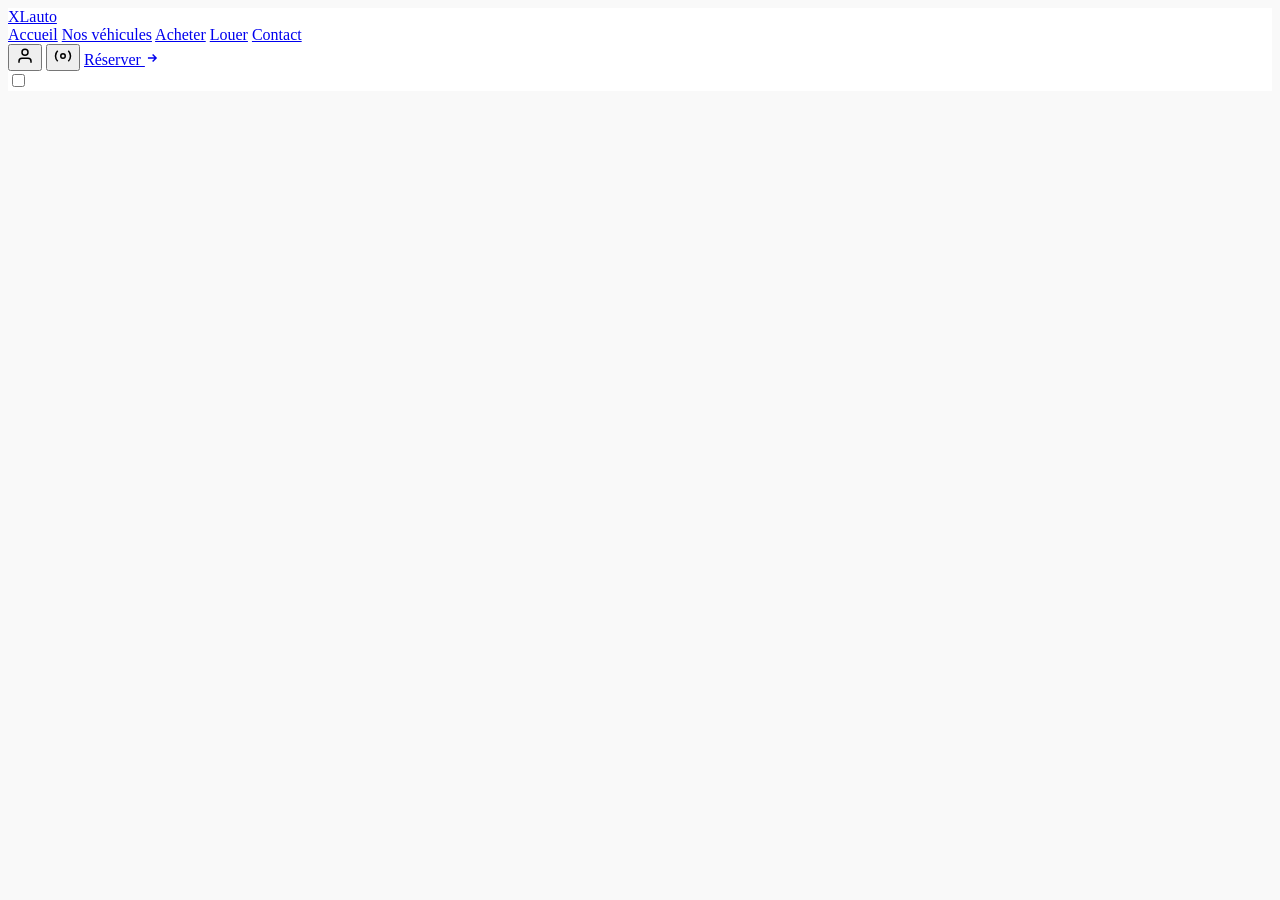
==== connexion/index.html @ 0d15dc41 "Modifier le formulaire" ====
<!DOCTYPE html>
<html lang="fr">
<head>
  <meta charset="UTF-8">
  <meta name="viewport" content="width=device-width, initial-scale=1.0">
  <title>XLauto — Location & Vente de Véhicules</title>
  <link rel="preconnect" href="https://fonts.googleapis.com" />
  <link rel="preconnect" href="https://fonts.gstatic.com" crossorigin />
  <link href="https://fonts.googleapis.com/css2?family=Instrument+Serif:ital@0;1&family=Inter:wght@400;500;600;700;800&display=swap" rel="stylesheet" />
  <link rel="stylesheet" href="style.css" />
</head>
<body style="background-color: #F9F9F9;;">

  <!-- ══ HERO SECTION (fond image) ══ -->
  <section class="hero-section">

    <!-- ══ HEADER ══ -->
    <header class="header" style="background-color: #fff;">
      <a href="#" class="logo">
        <span class="logo-dot"></span> XLauto
      </a>
      <div class="nav-panel">
        <nav class="nav">
          <a href="../index.html" class="active">Accueil</a>
          <a href="#">Nos véhicules</a>
          <a href="#vehicules">Acheter</a>
          <a href="#vehicules">Louer</a>
          <a href="#">Contact</a>
        </nav>
        <div class="header-actions">
          <button class="icon-btn" aria-label="Profil utilisateur">
            <svg width="18" height="18" viewBox="0 0 24 24" fill="none" stroke="currentColor" stroke-width="2">
              <path d="M20 21v-2a4 4 0 0 0-4-4H8a4 4 0 0 0-4 4v2"/>
              <circle cx="12" cy="7" r="4"/>
            </svg>
          </button>
          <button class="icon-btn parametre" aria-label="Paramètres">
            <svg width="18" height="18" viewBox="0 0 24 24" fill="none" stroke="currentColor" stroke-width="2">
              <circle cx="12" cy="12" r="3"/>
              <path d="M19.07 4.93a10 10 0 0 1 0 14.14M4.93 4.93a10 10 0 0 0 0 14.14"/>
            </svg>
          </button>
          <a href="#" class="btn-contact">
            Réserver
            <svg width="14" height="14" viewBox="0 0 24 24" fill="none" stroke="currentColor" stroke-width="2.5"><path d="M5 12h14M13 6l6 6-6 6"/></svg>
          </a>
        </div>
        <!-- Checkbox hack menu mobile — sans JS -->
        <input type="checkbox" id="menu-toggle" class="menu-toggle-input">
        <label for="menu-toggle" class="menu-toggle" aria-label="Ouvrir le menu">
          <span></span><span></span><span></span>
        </label>
      </div>
    </header>

    
</body>
</html>
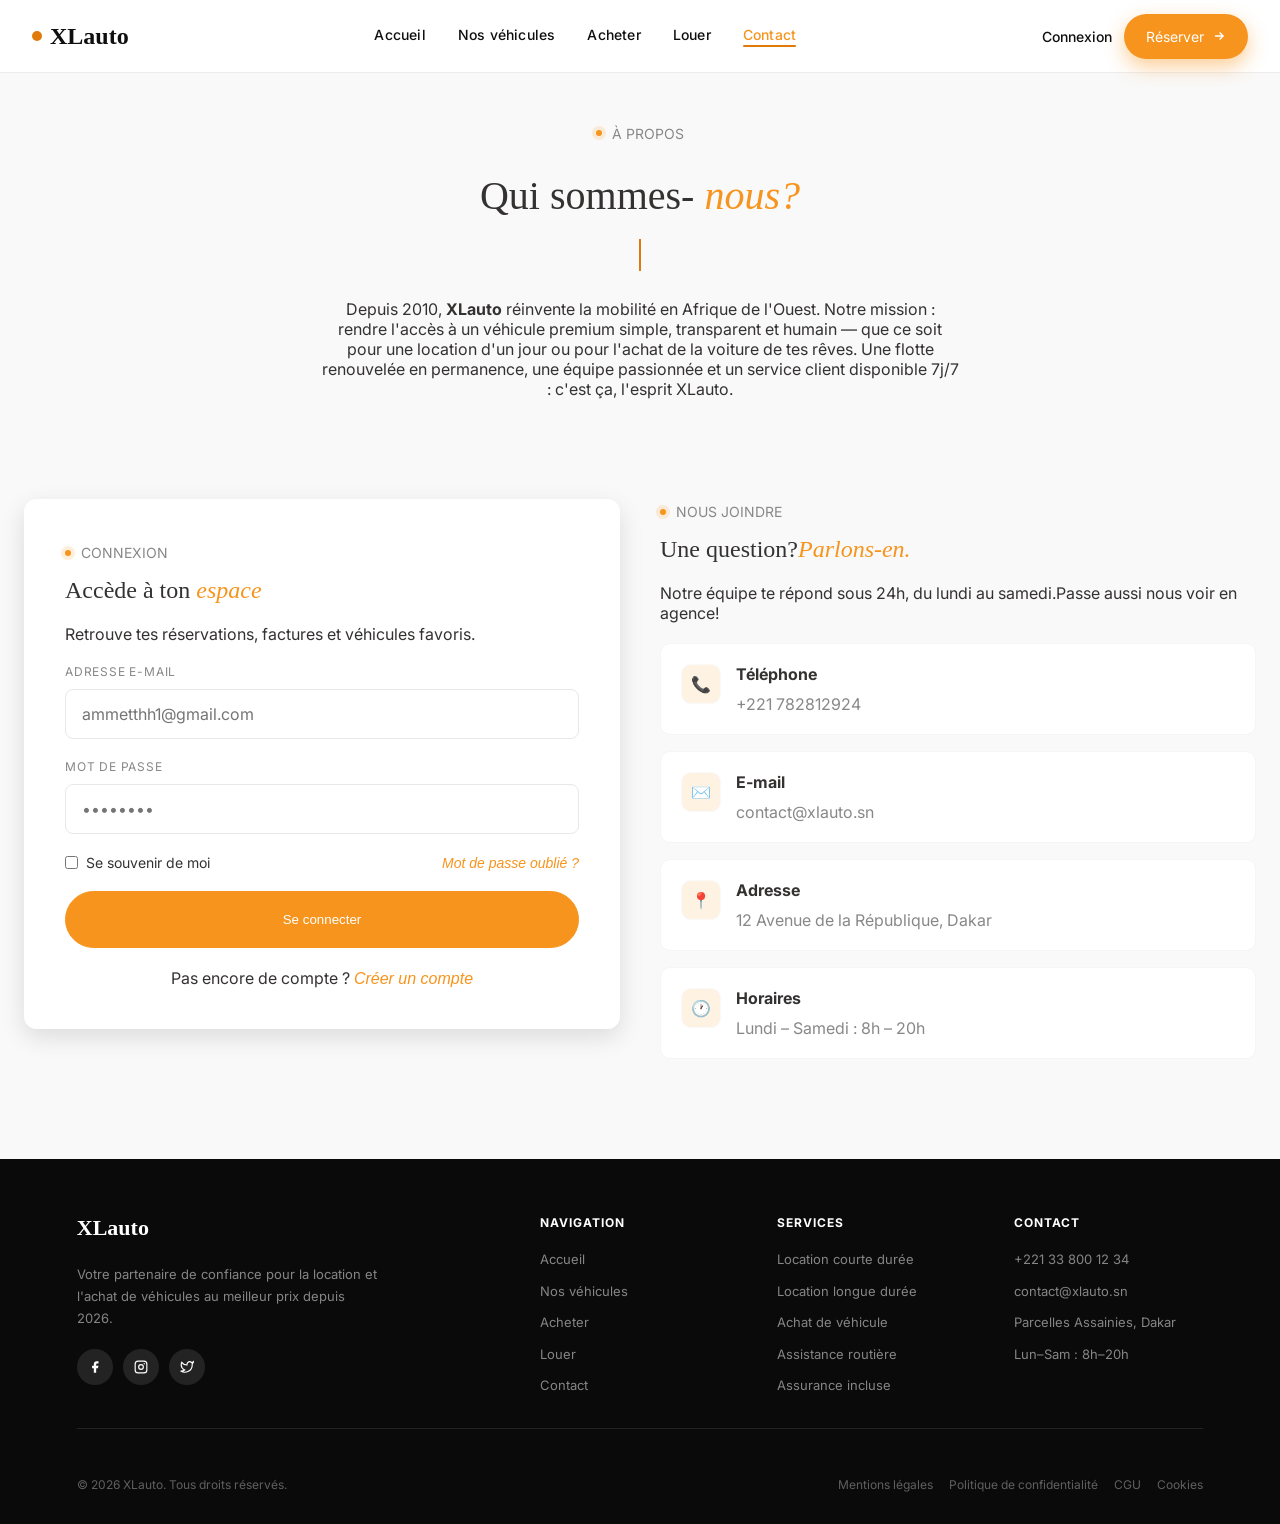
==== commit 2cc14766: "Créez la page connexion et contact" ====
--- a/connexion/index.html
+++ b/connexion/index.html
@@ -9,50 +9,187 @@
   <link href="https://fonts.googleapis.com/css2?family=Instrument+Serif:ital@0;1&family=Inter:wght@400;500;600;700;800&display=swap" rel="stylesheet" />
   <link rel="stylesheet" href="style.css" />
 </head>
-<body style="background-color: #F9F9F9;;">
+<body>
 
   <!-- ══ HERO SECTION (fond image) ══ -->
   <section class="hero-section">
 
     <!-- ══ HEADER ══ -->
-    <header class="header" style="background-color: #fff;">
+    <header class="header" >
       <a href="#" class="logo">
+         <!-- Checkbox hack menu mobile — sans JS -->
+        <input type="checkbox" id="menu-toggle" class="menu-toggle-input">
+        <label for="menu-toggle" class="menu-toggle" aria-label="Ouvrir le menu">
+          <span></span><span></span><span></span>
+        </label>
         <span class="logo-dot"></span> XLauto
       </a>
-      <div class="nav-panel">
         <nav class="nav">
-          <a href="../index.html" class="active">Accueil</a>
+          <a href="../index.html" >Accueil</a>
           <a href="#">Nos véhicules</a>
           <a href="#vehicules">Acheter</a>
           <a href="#vehicules">Louer</a>
-          <a href="#">Contact</a>
+          <a href="#" class="active">Contact</a>
         </nav>
-        <div class="header-actions">
-          <button class="icon-btn" aria-label="Profil utilisateur">
-            <svg width="18" height="18" viewBox="0 0 24 24" fill="none" stroke="currentColor" stroke-width="2">
-              <path d="M20 21v-2a4 4 0 0 0-4-4H8a4 4 0 0 0-4 4v2"/>
-              <circle cx="12" cy="7" r="4"/>
-            </svg>
-          </button>
-          <button class="icon-btn parametre" aria-label="Paramètres">
-            <svg width="18" height="18" viewBox="0 0 24 24" fill="none" stroke="currentColor" stroke-width="2">
-              <circle cx="12" cy="12" r="3"/>
-              <path d="M19.07 4.93a10 10 0 0 1 0 14.14M4.93 4.93a10 10 0 0 0 0 14.14"/>
-            </svg>
-          </button>
+        <div class="header-action">
+          <a href="#infos" class="btn-ghost">Connexion</a>
           <a href="#" class="btn-contact">
             Réserver
             <svg width="14" height="14" viewBox="0 0 24 24" fill="none" stroke="currentColor" stroke-width="2.5"><path d="M5 12h14M13 6l6 6-6 6"/></svg>
           </a>
         </div>
-        <!-- Checkbox hack menu mobile — sans JS -->
-        <input type="checkbox" id="menu-toggle" class="menu-toggle-input">
-        <label for="menu-toggle" class="menu-toggle" aria-label="Ouvrir le menu">
-          <span></span><span></span><span></span>
-        </label>
+       
+    </header>
+    <section class="a-propos">
+      <div class="eyebrow"><span class="eyebrow-dot"></span>à propos</div>
+      <h1 class="tittle">Qui sommes- <span class="tittle-dot">nous?</span></h1>
+      <p class="typewriter-wrapper">
+        <span class="typewriter">Xlauto, la nouvelle référence auto.</span>
+      </p>
+      <p class="sub-tittle">Depuis 2010, <strong>XLauto</strong>  réinvente la mobilité en Afrique de l'Ouest. Notre mission : rendre l'accès à un véhicule premium simple, transparent et humain — que ce soit pour une location d'un jour ou pour l'achat de la voiture de tes rêves. Une flotte renouvelée en permanence, une équipe passionnée et un service client disponible 7j/7 : c'est ça, l'esprit XLauto.</p>
+    </section>
+    <section class="infos" id="infos">
+      <article class="connexion">
+        <div class="descript">
+          <div class="eyebrow"><span class="eyebrow-dot"></span>connexion</div>
+          <h2 class="mini-tittle">Accède à ton <span class="tittle-dot">espace</span></h2>
+          <p class="sub-tittle mini">Retrouve tes réservations, factures et véhicules favoris.</p>
+        </div>
+        <form action="#" class="infos-connexion">
+          <div class="group">
+          <label for="email" class="label">Adresse e-mail</label>
+          <input type="text" id="email" class="input"  name="email" placeholder="ammetthh1@gmail.com">
+          </div>
+          <div class="group">
+          <label for="password" class="label">Mot de passe</label>
+          <input type="text" id="password" class="input" name="mot-de-pass" placeholder="••••••••">
+          </div>
+          <div class="pass">
+              <label class="checkbox"> <input type="checkbox">
+                Se souvenir de moi</label>
+            <a href="#" class="tittle-dot" style="text-decoration: none;">Mot de passe oublié ?</a>
+          </div>
+          <button type="submit" class="submit">Se connecter</button>
+          <a href="#" style="text-decoration: none;" class="ask">Pas encore de compte ? <span class="tittle-dot" >Créer un compte</span></a>
+        </form>
+      </article>
+      <article class="info-contact">
+        <div class="eyebrow"><span class="eyebrow-dot"></span>Nous joindre</div>
+        <h2 class="mini-tittle">Une question?<span class="tittle-dot">Parlons-en.</span></h2>
+        <p class="sub-tittle">Notre équipe te répond sous 24h, du lundi au samedi.Passe aussi nous voir en agence!</p>
+        <div class="contacts">
+          <div class="contact">
+            <div class="icn-cnt">📞</div>
+            <div class="coordonne">
+              <h4>Téléphone</h4>
+              <p>+221 782812924</p>
+            </div>
+          </div>
+          <div class="contact">
+            <div class="icn-cnt">✉️</div>
+            <div class="coordonne">
+              <h4>E-mail</h4>
+              <p>contact@xlauto.sn</p>
+            </div>
+          </div>
+          <div class="contact">
+            <div class="icn-cnt">📍</div>
+            <div class="coordonne">
+              <h4>Adresse</h4>
+              <p>12 Avenue de la République, Dakar</p>
+            </div>
+          </div>
+          <div class="contact">
+            <div class="icn-cnt">🕐</div>
+            <div class="coordonne">
+              <h4>Horaires</h4>
+              <p>Lundi – Samedi : 8h – 20h
+
+</p>
+            </div>
+          </div>
+        </div>
+      </article>
+    </section>
+     <!-- ══ FOOTER ══ -->
+  <footer class="footer">
+    <div class="footer-content">
+      <div class="footer-top">
+        <div class="footer-brand">
+          <div class="logo">XLauto</div>
+          <p>Votre partenaire de confiance pour la location et l'achat de véhicules au meilleur prix depuis 2026.</p>
+          <div class="social-links">
+            <a href="#" class="social-btn" aria-label="Facebook">
+              <svg width="14" height="14" viewBox="0 0 24 24" fill="currentColor"><path d="M18 2h-3a5 5 0 0 0-5 5v3H7v4h3v8h4v-8h3l1-4h-4V7a1 1 0 0 1 1-1h3z"/></svg>
+            </a>
+            <a href="#" class="social-btn" aria-label="Instagram">
+              <svg width="14" height="14" viewBox="0 0 24 24" fill="none" stroke="currentColor" stroke-width="2"><rect x="2" y="2" width="20" height="20" rx="5"/><circle cx="12" cy="12" r="4"/><circle cx="17.5" cy="6.5" r="1.2" fill="currentColor" stroke="none"/></svg>
+            </a>
+            <a href="#" class="social-btn" aria-label="Twitter / X">
+              <svg width="14" height="14" viewBox="0 0 24 24" fill="none" stroke="currentColor" stroke-width="2"><path d="M23 3a10.9 10.9 0 0 1-3.14 1.53 4.48 4.48 0 0 0-7.86 3v1A10.66 10.66 0 0 1 3 4s-4 9 5 13a11.64 11.64 0 0 1-7 2c9 5 20 0 20-11.5a4.5 4.5 0 0 0-.08-.83A7.72 7.72 0 0 0 23 3z"/></svg>
+            </a>
+          </div>
+        </div>
+        <div class="footer-col">
+          <h4>Navigation</h4>
+          <ul>
+            <li><a href="#">Accueil</a></li>
+            <li><a href="#">Nos véhicules</a></li>
+            <li><a href="#">Acheter</a></li>
+            <li><a href="#">Louer</a></li>
+            <li><a href="#">Contact</a></li>
+          </ul>
+        </div>
+        <div class="footer-col">
+          <h4>Services</h4>
+          <ul>
+            <li><a href="#">Location courte durée</a></li>
+            <li><a href="#">Location longue durée</a></li>
+            <li><a href="#">Achat de véhicule</a></li>
+            <li><a href="#">Assistance routière</a></li>
+            <li><a href="#">Assurance incluse</a></li>
+          </ul>
+        </div>
+        <div class="footer-col">
+          <h4>Contact</h4>
+          <ul>
+            <li><a href="tel:+221338001234">+221 33 800 12 34</a></li>
+            <li><a href="mailto:contact@xlauto.sn">contact@xlauto.sn</a></li>
+            <li><a href="#">Parcelles Assainies, Dakar</a></li>
+            <li><a href="#">Lun–Sam : 8h–20h</a></li>
+          </ul>
+        </div>
       </div>
-    </header>
+      <div class="footer-bottom">
+        <p>© 2026 XLauto. Tous droits réservés.</p>
+        <div class="footer-bottom-links">
+          <a href="#">Mentions légales</a>
+          <a href="#">Politique de confidentialité</a>
+          <a href="#">CGU</a>
+          <a href="#">Cookies</a>
+        </div>
+      </div>
+    </div>
 
-    
+    <!-- Navigation mobile bas de page -->
+    <nav class="bottom-nav" aria-label="Navigation mobile">
+      <a href="#" class="nav-item active">
+        <svg width="20" height="20" viewBox="0 0 24 24" fill="none" stroke="currentColor" stroke-width="2"><path d="M3 9l9-7 9 7v11a2 2 0 0 1-2 2H5a2 2 0 0 1-2-2z"/><polyline points="9 22 9 12 15 12 15 22"/></svg>
+        <span>Accueil</span>
+      </a>
+      <a href="#" class="nav-item">
+        <svg width="20" height="20" viewBox="0 0 24 24" fill="none" stroke="currentColor" stroke-width="2"><rect x="3" y="3" width="7" height="7"/><rect x="14" y="3" width="7" height="7"/><rect x="3" y="14" width="7" height="7"/><rect x="14" y="14" width="7" height="7"/></svg>
+        <span>Véhicules</span>
+      </a>
+      <a href="#" class="nav-item">
+        <svg width="20" height="20" viewBox="0 0 24 24" fill="none" stroke="currentColor" stroke-width="2"><circle cx="11" cy="11" r="8"/><line x1="21" y1="21" x2="16.65" y2="16.65"/></svg>
+        <span>Recherche</span>
+      </a>
+      <a href="#" class="nav-item">
+        <svg width="20" height="20" viewBox="0 0 24 24" fill="none" stroke="currentColor" stroke-width="2"><path d="M20 21v-2a4 4 0 0 0-4-4H8a4 4 0 0 0-4 4v2"/><circle cx="12" cy="7" r="4"/></svg>
+        <span>Profil</span>
+      </a>
+    </nav>
+  </footer>
 </body>
 </html>
--- a/connexion/style.css
+++ b/connexion/style.css
@@ -0,0 +1,561 @@
+:root {
+  /* Couleurs */
+  --color-primary:    #F7941D;
+  --color-primary-dark: #E07A0A;
+  --color-ink:        #343131;
+  --color-black: #0F0F0F;
+  --color-bg:         #FFFFFF;
+  --color-surface:    #F5F5F5;
+  --color-surface-2:  #F9F9F9;
+  --color-border:     #E8E8E8;
+  --color-muted:      #888888;
+  --color-white:      #FFFFFF;
+  --color-header: rgba(255,255,255,.9);
+  /* Typographie */
+  --font-display: 'Playfair Display', Georgia, serif;
+  --font-body:    'Inter', sans-serif;
+
+  /* Rayons */
+  --radius-sm:   4px;
+  --radius-md:   8px;
+  --radius-lg:   12px;
+  --radius-xl:   16px;
+  --radius-pill: 9999px;
+
+  /* Ombres */
+  --shadow-sm:   0 1px 4px rgba(0,0,0,0.06);
+  --shadow-card: 0 2px 8px rgba(0,0,0,0.08);
+  --shadow-md:   0 8px 24px rgba(0,0,0,0.12);
+  --shadow-lg:   0 20px 48px rgba(0,0,0,0.15);
+
+  /* Espacements */
+  --spacing-xs: 8px;
+  --spacing-sm: 16px;
+  --spacing-md: 24px;
+  --spacing-lg: 32px;
+  --spacing-xl: 64px;
+}
+
+*, *::before, *::after{
+    box-sizing: border-box;
+    margin: 0;
+    padding: 0;
+}
+html{
+    scroll-behavior: smooth;
+}
+body{
+    font-family: var(--font-body);
+    color: var(--color-ink);
+    background: var(--color-surface-2);
+}
+.header{
+    position: fixed;
+    inset: 0 0 auto 0;
+    height: 72px;
+    padding: 0 32px;
+    background-color: var(--color-header);
+    backdrop-filter: saturate(180%) blur(14px);
+    box-shadow:  0 1px 0 rgba(0,0,0,.05) ;
+    display:flex;
+    align-items: center;
+    justify-content: space-between;
+    gap: 16px;
+    z-index: 100;
+    
+}
+.logo{
+    text-decoration: none;
+    font-family: var(--font-display);
+    font-size: 1.5rem;
+    color:var(--color-black);
+    font-weight: 600;
+    display: flex;
+    align-items: center;
+    gap: 8px;
+}
+.logo-dot{
+    display: inline-block;
+    width: 10px;
+    height: 10px;
+    border-radius: 50%;
+    background-color: var(--color-primary-dark);
+}
+.nav{
+    display:flex;
+    align-items: center;
+    gap: 32px;
+}
+.nav a{
+    text-decoration: none;
+    color: var(--color-black);
+    font-weight: 500;
+    font-size: 14px;
+    position: relative;
+    padding-bottom: 4px;
+    letter-spacing: 0.2px;
+}
+/* Ligne animée sous le lien*/
+.nav a:hover, .nav a.active{
+    color: var(--color-primary);
+}
+.nav a.active::after{
+    content: '';
+    position: absolute;
+    left: 0;
+    right: 0;
+    bottom: 0;
+    height: 2px;
+    background: var(--color-primary-dark);
+    border-radius: 2px;
+}
+.header-action{
+    display: flex;
+    align-items: center;
+    gap: 12px;
+}
+.btn-ghost{
+    text-decoration: none;
+    font-size: 14px;
+    color: var(--color-black);
+    font-weight: 500;
+}
+.btn-contact{
+    display: inline-flex;
+    align-items: center;
+    justify-content: center;
+    gap: 8px;
+    padding: 14px 22px;
+    font-size: 14px;
+    border-radius: var(--radius-pill);
+    color: var(--color-white);
+    background-color: var(--color-primary);
+    text-decoration: none;
+     box-shadow :0 8px 20px rgba(247,148,29,0.45);
+    transition: transform 0.2s ease;
+}
+.btn-contact:hover{
+    transform: translateY(-1px);
+}
+.menu-toggle-input{
+    display:none;
+}
+.menu-toggle{
+    display: none;
+    flex-direction: column;
+    cursor: pointer;
+}
+.menu-toggle span{
+    width: 24px;
+    height: 2px;
+    background-color: var(--color-ink);
+    margin: 2px;
+}
+.a-propos{
+    padding: 120px 24px 60px;
+    text-align: center;
+}
+.eyebrow{
+    margin-bottom: 16px;
+    text-transform: uppercase;
+    font-size: 14px;
+    font-weight: 200px;
+    color: var(--color-muted);
+    display:inline flex;
+    align-items: center;
+    justify-content: center;
+    gap: 10px;
+}
+.eyebrow-dot{
+    width: 6px;
+    height: 6px;
+    border-radius: 50%;
+    background-color: var(--color-primary);
+   box-shadow: 0 0 0 4px rgba(247,148,29,.15);
+}
+.tittle{
+    font-family: var(--font-display);
+    font-size: 2.5rem;
+    font-weight: 500;
+    color: var(--color-ink);
+    margin: 14px 0 16px;
+}
+.tittle-dot{
+    color: var(--color-primary);
+    font-style: italic;
+}
+.sub-tittle{
+    font-family: var(--font-body);
+    font-size: 16px;
+    margin: 0 auto;
+    max-width: 640px;
+    color: var(--color-ink);
+}
+.typewriter-wrapper{
+    margin: 20px auto 28px;
+    min-height: 1.5rem;
+    display: flex;
+    justify-content: center;
+}
+.typewriter{
+    --chars: 34ch; /* nombre de caractére de la phrase*/
+    font-family: var(--font-display);
+    font-size: clamp(20px, 2.4vw, 28px);
+    color: var(--color-black);
+    display: inline-block;
+    overflow: hidden;
+    white-space: nowrap;
+    border-right: 2px solid var(--color-primary-dark);
+    width: 0;
+    animation:
+    typing 7s steps(34, end) infinite,
+    blink 0.8s step-end      infinite;
+}
+@keyframes typing{
+    0%{width: 0;}
+    40% {width: var(--chars);} /* phrase entiérement écrite */
+    60% {width: var(--chars);} /* petite pause */
+    100%{
+        width:0;
+    }/* effacement puis boucle*/
+}
+@keyframes blink{
+   50%{
+    border-color : transparent;
+   }
+}
+.infos{
+    display: grid;
+    grid-template-columns: repeat(2, 1fr);
+    padding: 40px 24px 100px;
+    align-items: start;
+    gap: 40px;
+}
+.connexion{
+    border: 1px solid var(--color-white);
+    border-radius: var(--radius-lg);
+    background-color: var(--color-white);
+    padding: 40px;
+    box-shadow: var(--shadow-md);
+}
+.mini-tittle{
+    font-family: var(--font-display);
+    font-size: 24px;
+    font-weight: 100;
+    letter-spacing: -0.2;
+    margin-bottom: 20px;
+    color: var(--color-ink);
+}
+.sub-tittle.mini{
+    margin-bottom: 20px;
+}
+.infos-connexion{
+    display: flex;
+    flex-direction: column;
+    gap: 20px;
+}
+.group{
+    display: flex;
+    flex-direction: column;
+    gap: 10px;
+}
+.label{
+    font-size: 12px;
+    text-transform: uppercase;
+    font-weight:600px;
+    letter-spacing: 0.8px;
+    color: var(--color-muted)
+}
+.input{
+    border: 1px solid var(--color-border);
+    border-radius: var(--radius-md);
+    padding: 14px 16px;
+    background-color: var(--color-bg);
+    font-size: 16px;
+    font-family: inherit;
+    outline: none;
+    transition: border-color 0.2s ease, box-shadow 0.2s ease, background 0.2s ease;
+}
+.input:focus{
+    border-color: var(--color-primary);
+    box-shadow: 0 0 0 2px rgba(247,148,29,.12);
+    background:  #fff;
+}
+.pass{
+    display: flex;
+    align-items: center;
+    justify-content: space-between;
+    font-size: 14px;
+}
+.checkbox{
+    display: inline-flex;
+    align-items: center;
+    gap: 8px;
+    cursor: pointer;
+    color: var(--color-ink);
+}
+.submit{
+    border: 1px solid var(--color-primary);
+    background-color: var(--color-primary);
+    padding:20px;
+    text-align: center;
+    border-radius: var(--radius-pill);
+    color: var(--color-white);
+    transition: transform 0.2s ease background 0.2s ease;
+}
+.submit:hover{
+    transform: translateY(-2px);
+    background-color: var(--color-primary-dark);
+}
+.ask{
+    text-align: center;
+    color: var(--color-ink);
+}
+.contacts{
+    display:flex;
+    flex-direction: column;
+    gap: 16px;
+    margin-top: 20px;
+}
+.contact{
+    display: flex;
+    gap: 15px;
+    border: 1px solid var(--color-surface);
+    border-radius: 10px;
+    padding: 20px 20px;
+    background-color: var(--color-white);
+    transition: transform 0.2s ease;
+}
+.icn-cnt{
+    border: 1px solid var(--color-surface-2);
+    border-radius: 10px;
+    background: rgba(247,148,29,.12);
+    display: flex;
+    justify-content: center;
+    align-items: center;
+    width: 40px;
+    height: 40px;
+}
+.coordonne h4{
+    color: var(--color-ink);
+    margin-bottom: 10px;
+}
+.coordonne p{
+    font-size: 16px;
+    color: var(--color-muted);
+}
+.contact:hover{
+    transform: translateY(-2px);
+    box-shadow: var(--shadow-sm);
+}
+.footer {
+  background: #0a0a0a;
+  color: #fff;
+}
+.footer-content {
+  padding: 56px clamp(24px, 6vw, 80px) 32px;
+  /* Marge pour ne pas être caché par la bottom-nav sur mobile */
+  /* ajusté via media query */
+}
+.footer-top {
+  display: grid;
+  grid-template-columns: 2.2fr 1fr 1fr 1fr;
+  gap: 48px;
+  margin-bottom: 48px;
+  padding-bottom: 32px;
+  border-bottom: 1px solid rgba(255,255,255,0.1);
+}
+.footer-brand .logo {
+  font-size: 22px;
+  display: inline-block;
+  margin-bottom: 14px;
+  color: var(--color-white);
+}
+.footer-brand p {
+  color: rgba(255,255,255,0.5);
+  line-height: 1.7;
+  max-width: 300px;
+  font-size: 13px;
+  margin-top: 8px;
+}
+.social-links {
+  display: flex;
+  gap: 10px;
+  margin-top: 20px;
+}
+.social-btn {
+  width: 36px; height: 36px;
+  display: inline-flex;
+  align-items: center;
+  justify-content: center;
+  border-radius: 50%;
+  background: rgba(255,255,255,0.1);
+  color: #fff;
+  text-decoration: none;
+  transition: background 0.2s ease, transform 0.25s ease;
+}
+.social-btn:hover {
+  background: var(--color-primary);
+  transform: scale(1.1) rotate(6deg);
+}
+.footer-col h4 {
+  font-size: 12px;
+  font-weight: 700;
+  color: #fff;
+  text-transform: uppercase;
+  letter-spacing: 1px;
+  margin-bottom: 18px;
+}
+.footer-col ul {
+  list-style: none;
+  display: flex;
+  flex-direction: column;
+  gap: 10px;
+}
+.footer-col a {
+  text-decoration: none;
+  font-size: 13px;
+  color: rgba(255,255,255,0.5);
+  line-height: 1.5;
+  transition: color 0.2s ease;
+}
+.footer-col a:hover { color: var(--color-primary); }
+.footer-bottom {
+  display: flex;
+  justify-content: space-between;
+  align-items: center;
+  gap: 16px;
+  flex-wrap: wrap;
+}
+.footer-bottom p {
+  font-size: 12px;
+  color: rgba(255,255,255,0.35);
+}
+.footer-bottom-links {
+  display: flex;
+  gap: 16px;
+  flex-wrap: wrap;
+}
+.footer-bottom-links a {
+  font-size: 12px;
+  color: rgba(255,255,255,0.35);
+  text-decoration: none;
+  transition: color 0.2s ease;
+}
+.footer-bottom-links a:hover { color: var(--color-primary); }
+
+/* Bottom nav mobile — cachée par défaut */
+.bottom-nav { display: none; }
+
+@media (max-width:768px){
+    .nav{
+       display: none;
+       align-items: stretch;
+       gap:0.25rem;
+       flex-direction: column;
+       background: rgba(255,255,255,0.97);
+       backdrop-filter: blur(16px);
+       padding: 1.25em 1.5rem 1.5rem;
+       position: fixed;
+       inset: 72px 0 auto 0;
+       border-bottom:1px solid var(--color-border);
+       border-radius: 0 0 var(--radius-lg) var(--radius-lg);
+       z-index: 99;
+       box-shadow: 0 8px 32px rgba(0,0,0,0.1);
+    }
+    .nav a{
+        font-size: 16px;
+        font: 600;
+        padding: 12px 8px;
+        color: var(--color-black);
+        border-bottom: 1px solid var(--color-border);
+    }
+    .nav a:last-child{
+        border-bottom: none;
+    }
+    .nav a:after{
+        display: none;
+    }
+    .header{
+        padding:4px;
+        z-index: 100;
+        width: 100%;
+    }
+    .menu-toggle{
+        display: flex;
+    }
+    .header:has(.menu-toggle-input:checked) .nav{
+        display: flex;
+    }
+    .header:has(.menu-toggle-input:checked) .menu-toggle span:nth-child(1){
+        transform: rotate(45deg) translateY(7px);
+        transform-origin: center;
+    }
+    .header:has(.menu-toggle-input:checked) .menu-toggle span:nth-child(2){
+        opacity: 0;
+    }
+   .header:has(.menu-toggle-input:checked) .menu-toggle span:nth-child(3){
+        transform: rotate(-45deg) translateY(-7px);
+         transform-origin: center;
+    }
+    .infos{
+        grid-template-columns: repeat(1, 1fr);
+       
+        margin: 16px 30px;
+        margin-bottom: 70px;
+    }
+    /* --- Footer --- */
+  .footer-content { padding: 40px 20px 24px; }
+  .footer-top {
+    grid-template-columns: 1fr;
+    gap: 28px;
+    margin-bottom: 28px;
+  }
+  .footer-bottom {
+    flex-direction: column;
+    align-items: flex-start;
+    /* Espace pour la bottom-nav */
+    padding-bottom: 72px;
+  }
+
+  /* --- Bottom nav --- */
+  .bottom-nav {
+    display: flex;
+    position: fixed;
+    bottom: 0; left: 0; right: 0;
+    width: 100%;
+    background: #fff;
+    border-top: 1px solid var(--color-border);
+    height: 64px;
+    z-index: 200;
+    box-shadow: 0 -2px 16px rgba(0,0,0,0.08);
+  }
+  .nav-item {
+    flex: 1;
+    display: flex;
+    flex-direction: column;
+    align-items: center;
+    justify-content: center;
+    gap: 3px;
+    color: var(--color-muted);
+    font-size: 10px;
+    font-weight: 600;
+    text-decoration: none;
+    transition: color 0.15s ease;
+  }
+  .nav-item.active { color: var(--color-primary); }
+  .nav-item svg { stroke: currentColor; }
+  .nav-item:active { color: var(--color-primary); }
+
+
+    .a-propos{
+        padding: 60px 20px;
+        padding-top: 10rem;
+    }
+
+}
+@media (max-width:425px){
+    .btn-ghost{
+        display: none;
+    }
+}
